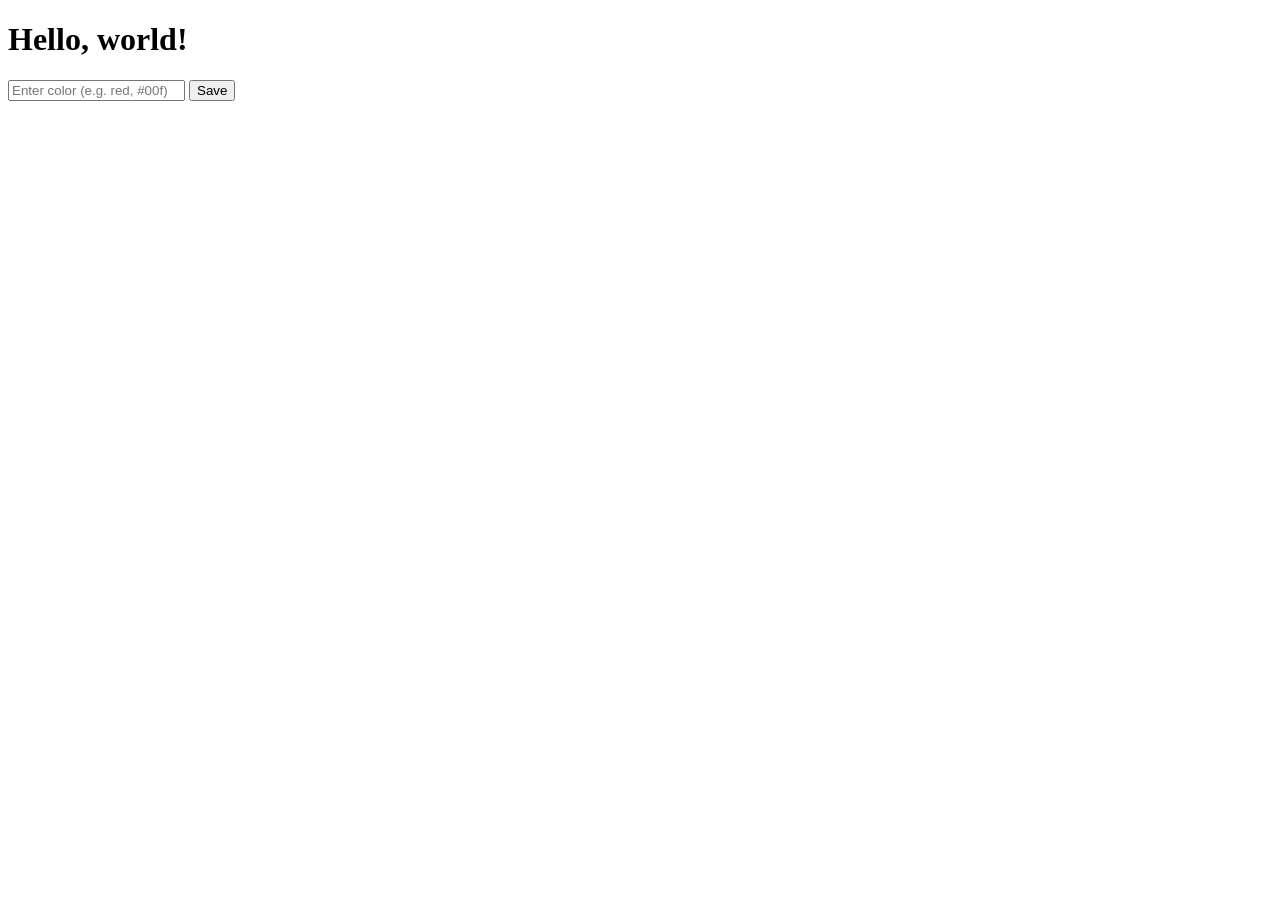
==== index.html @ 6fc47a95 "feat: add user-configurable text color" ====
<!doctype html>
<html lang="en">
<head>
  <meta charset="UTF-8" />
  <meta name="viewport" content="width=device-width, initial-scale=1.0" />
  <title>Hello World</title>
  <link href='/style.css' rel='stylesheet'>
</head>
<body>
  <h1 id="hello-text">Hello, world!</h1>
  <div>
    <input type="text" id="color-input" placeholder="Enter color (e.g. red, #00f)" />
    <button id="save-btn">Save</button>
  </div>
  <script defer type="text/javascript" src="/main.js"></script>
</body>
</html>
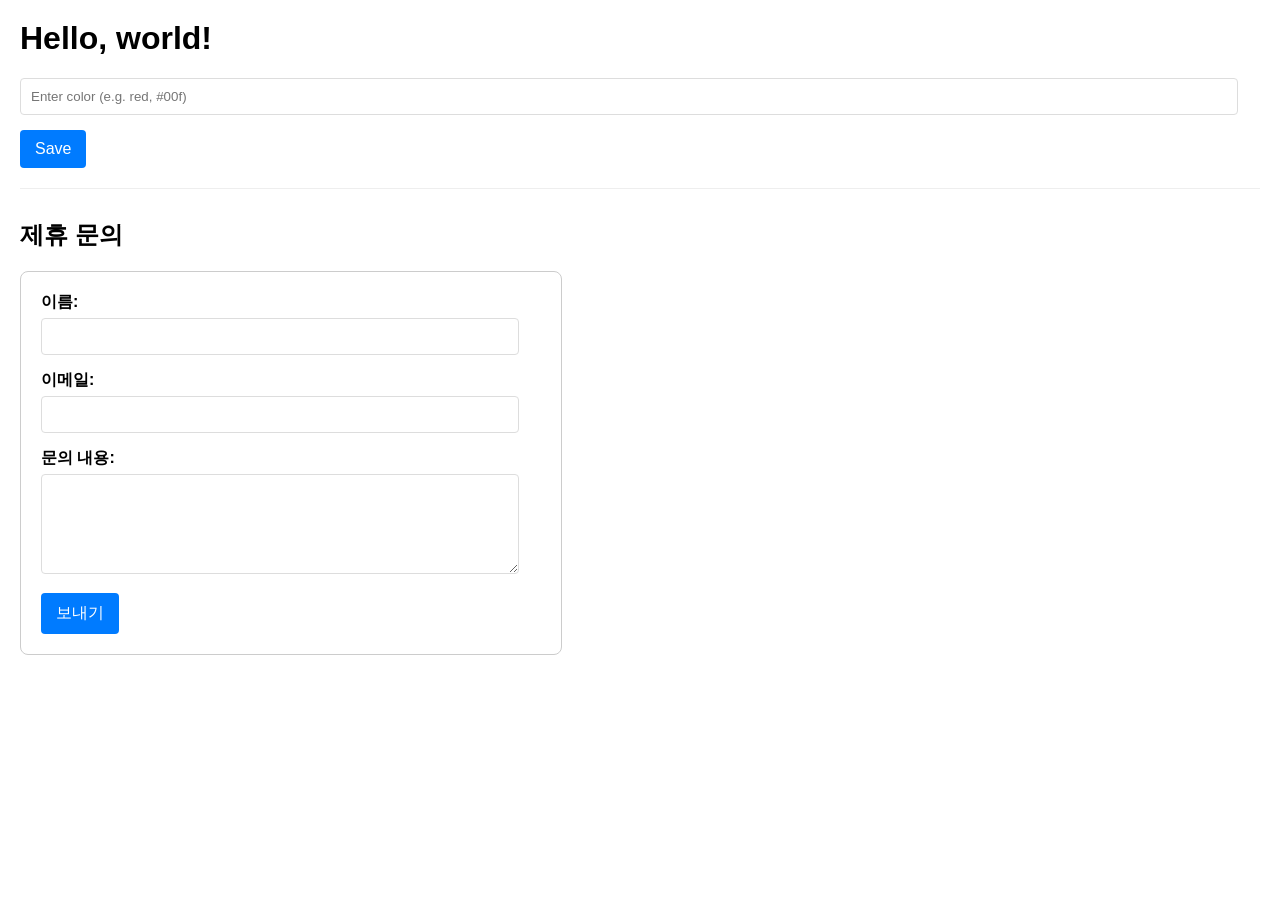
==== commit 6088d1b0: "feat: add formspree affiliation inquiry form" ====
--- a/index.html
+++ b/index.html
@@ -5,13 +5,83 @@
   <meta name="viewport" content="width=device-width, initial-scale=1.0" />
   <title>Hello World</title>
   <link href='/style.css' rel='stylesheet'>
+  <style>
+    body {
+      font-family: sans-serif;
+      margin: 20px;
+    }
+    form {
+      max-width: 500px;
+      margin-top: 20px;
+      padding: 20px;
+      border: 1px solid #ccc;
+      border-radius: 8px;
+    }
+    label {
+      display: block;
+      margin-bottom: 5px;
+      font-weight: bold;
+    }
+    input[type="text"],
+    input[type="email"],
+    textarea {
+      width: calc(100% - 22px);
+      padding: 10px;
+      margin-bottom: 15px;
+      border: 1px solid #ddd;
+      border-radius: 4px;
+      box-sizing: border-box;
+    }
+    textarea {
+      resize: vertical;
+      min-height: 100px;
+    }
+    button {
+      background-color: #007bff;
+      color: white;
+      padding: 10px 15px;
+      border: none;
+      border-radius: 4px;
+      cursor: pointer;
+      font-size: 16px;
+    }
+    button:hover {
+      background-color: #0056b3;
+    }
+    /* Styles for the color picker section */
+    .color-picker-section {
+      margin-bottom: 30px;
+      padding-bottom: 20px;
+      border-bottom: 1px solid #eee;
+    }
+    .color-picker-section h1 {
+      margin-top: 0;
+    }
+  </style>
 </head>
 <body>
-  <h1 id="hello-text">Hello, world!</h1>
-  <div>
-    <input type="text" id="color-input" placeholder="Enter color (e.g. red, #00f)" />
-    <button id="save-btn">Save</button>
+  <div class="color-picker-section">
+    <h1 id="hello-text">Hello, world!</h1>
+    <div>
+      <input type="text" id="color-input" placeholder="Enter color (e.g. red, #00f)" />
+      <button id="save-btn">Save</button>
+    </div>
   </div>
+
+  <h2>제휴 문의</h2>
+  <form action="https://formspree.io/f/your_form_id" method="POST">
+    <label for="name">이름:</label>
+    <input type="text" id="name" name="name" required>
+
+    <label for="email">이메일:</label>
+    <input type="email" id="email" name="_replyto" required>
+
+    <label for="message">문의 내용:</label>
+    <textarea id="message" name="message" required></textarea>
+
+    <button type="submit">보내기</button>
+  </form>
+
   <script defer type="text/javascript" src="/main.js"></script>
 </body>
 </html>
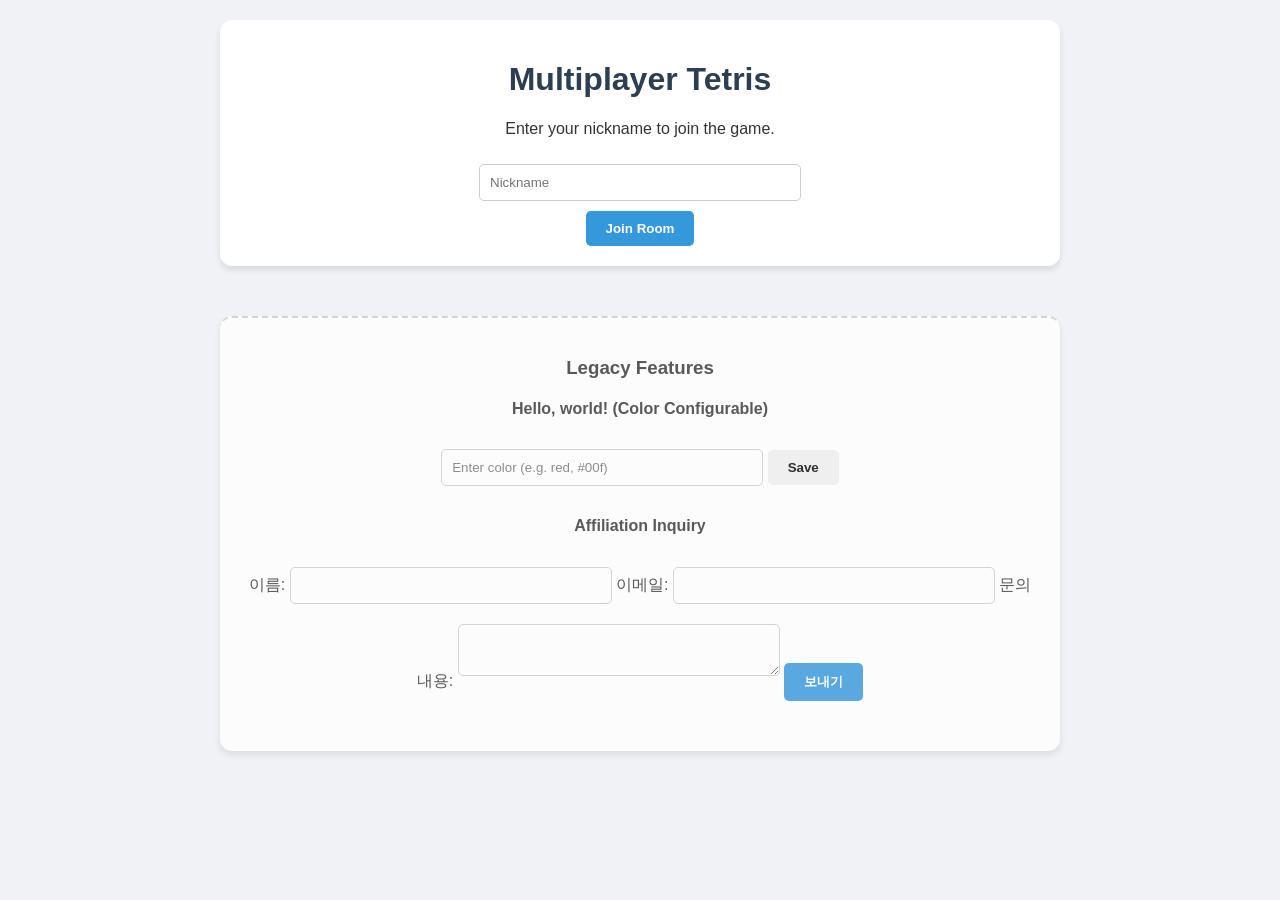
==== commit 38243b68: "feat: add multiplayer tetris game (simulation mode)" ====
--- a/index.html
+++ b/index.html
@@ -3,84 +3,98 @@
 <head>
   <meta charset="UTF-8" />
   <meta name="viewport" content="width=device-width, initial-scale=1.0" />
-  <title>Hello World</title>
+  <title>Tetris & Hello World</title>
   <link href='/style.css' rel='stylesheet'>
-  <style>
-    body {
-      font-family: sans-serif;
-      margin: 20px;
-    }
-    form {
-      max-width: 500px;
-      margin-top: 20px;
-      padding: 20px;
-      border: 1px solid #ccc;
-      border-radius: 8px;
-    }
-    label {
-      display: block;
-      margin-bottom: 5px;
-      font-weight: bold;
-    }
-    input[type="text"],
-    input[type="email"],
-    textarea {
-      width: calc(100% - 22px);
-      padding: 10px;
-      margin-bottom: 15px;
-      border: 1px solid #ddd;
-      border-radius: 4px;
-      box-sizing: border-box;
-    }
-    textarea {
-      resize: vertical;
-      min-height: 100px;
-    }
-    button {
-      background-color: #007bff;
-      color: white;
-      padding: 10px 15px;
-      border: none;
-      border-radius: 4px;
-      cursor: pointer;
-      font-size: 16px;
-    }
-    button:hover {
-      background-color: #0056b3;
-    }
-    /* Styles for the color picker section */
-    .color-picker-section {
-      margin-bottom: 30px;
-      padding-bottom: 20px;
-      border-bottom: 1px solid #eee;
-    }
-    .color-picker-section h1 {
-      margin-top: 0;
-    }
-  </style>
+  <script src="/tetris.js"></script> <!-- Tetris Engine -->
 </head>
 <body>
-  <div class="color-picker-section">
-    <h1 id="hello-text">Hello, world!</h1>
-    <div>
-      <input type="text" id="color-input" placeholder="Enter color (e.g. red, #00f)" />
-      <button id="save-btn">Save</button>
+
+  <!-- Game Section (New) -->
+  <div id="game-container" class="container">
+    <h1>Multiplayer Tetris</h1>
+    
+    <!-- 1. Login Screen -->
+    <div id="login-screen">
+      <p>Enter your nickname to join the game.</p>
+      <input type="text" id="nickname-input" placeholder="Nickname" maxlength="10">
+      <br>
+      <button id="join-btn" class="btn-primary">Join Room</button>
+    </div>
+
+    <!-- 2. Lobby Screen (Hidden by default) -->
+    <div id="lobby-screen" class="hidden">
+      <h2>Game Lobby</h2>
+      <p>Waiting for players... (2-7 players required)</p>
+      
+      <ul id="player-list">
+        <!-- Player items will be added here dynamically -->
+      </ul>
+
+      <div id="lobby-controls">
+        <button id="ready-btn" class="btn-success">READY</button>
+        <p id="ready-status-msg" style="margin-top:10px; font-size: 0.9em; color: #7f8c8d;">
+          Click Ready to signal you are prepared.
+        </p>
+        <!-- Simulation Button for testing single player immediately -->
+        <button id="force-start-btn" class="btn-danger" style="margin-top: 20px; font-size: 0.8em;">Force Start (Single Player Test)</button>
+      </div>
+    </div>
+
+    <!-- 3. Game Screen (Hidden by default) -->
+    <div id="game-screen" class="hidden">
+      <div id="score-board">Score: <span id="score">0</span></div>
+      <canvas id="tetris" width="240" height="400"></canvas>
+      <p>Controls: Arrows to Move/Rotate (Up to rotate)</p>
+      <button onclick="location.reload()" class="btn-primary">Back to Lobby</button>
     </div>
   </div>
 
-  <h2>제휴 문의</h2>
-  <form action="https://formspree.io/f/your_form_id" method="POST">
-    <label for="name">이름:</label>
-    <input type="text" id="name" name="name" required>
 
-    <label for="email">이메일:</label>
-    <input type="email" id="email" name="_replyto" required>
+  <!-- Legacy/Previous Content Section -->
+  <div class="legacy-section container" style="margin-top: 50px;">
+    <h3>Legacy Features</h3>
+    <div class="color-picker-section">
+      <h4 id="hello-text">Hello, world! (Color Configurable)</h4>
+      <div>
+        <input type="text" id="color-input" placeholder="Enter color (e.g. red, #00f)" />
+        <button id="save-btn">Save</button>
+      </div>
+    </div>
 
-    <label for="message">문의 내용:</label>
-    <textarea id="message" name="message" required></textarea>
+    <h4>Affiliation Inquiry</h4>
+    <form action="https://formspree.io/f/xaqboweb" method="POST">
+      <label for="name">이름:</label>
+      <input type="text" id="name" name="name" required>
 
-    <button type="submit">보내기</button>
-  </form>
+      <label for="email">이메일:</label>
+      <input type="email" id="email" name="_replyto" required>
+
+      <label for="message">문의 내용:</label>
+      <textarea id="message" name="message" required></textarea>
+
+      <button type="submit" class="btn-primary">보내기</button>
+    </form>
+
+    <div id="disqus_thread" style="margin-top: 30px;"></div>
+    <script>
+        /**
+        *  RECOMMENDED CONFIGURATION VARIABLES: EDIT AND UNCOMMENT THE SECTION BELOW TO INSERT DYNAMIC VALUES FROM YOUR PLATFORM OR CMS.
+        *  LEARN WHY DEFINING THESE VARIABLES IS IMPORTANT: https://disqus.com/admin/universalcode/#configuration-variables    */
+        
+        var disqus_config = function () {
+        this.page.url = window.location.href;  // Replace PAGE_URL with your page's canonical URL variable
+        this.page.identifier = 'test-web-builder-page-1'; // Replace PAGE_IDENTIFIER with your page's unique identifier variable
+        };
+        
+        (function() { // DON'T EDIT BELOW THIS LINE
+        var d = document, s = d.createElement('script');
+        s.src = 'https://test-web-builder.disqus.com/embed.js';
+        s.setAttribute('data-timestamp', +new Date());
+        (d.head || d.body).appendChild(s);
+        })();
+    </script>
+    <noscript>Please enable JavaScript to view the <a href="https://disqus.com/?ref_noscript">comments powered by Disqus.</a></noscript>
+  </div>
 
   <script defer type="text/javascript" src="/main.js"></script>
 </body>
--- a/style.css
+++ b/style.css
@@ -0,0 +1,122 @@
+/* Global Styles */
+body {
+  font-family: 'Segoe UI', Tahoma, Geneva, Verdana, sans-serif;
+  background-color: #f0f2f5;
+  color: #333;
+  margin: 0;
+  padding: 20px;
+  text-align: center;
+}
+
+h1 {
+  color: #2c3e50;
+}
+
+/* Containers */
+.container {
+  max-width: 800px;
+  margin: 0 auto;
+  background: white;
+  padding: 20px;
+  border-radius: 12px;
+  box-shadow: 0 4px 6px rgba(0,0,0,0.1);
+}
+
+.hidden {
+  display: none !important;
+}
+
+/* Buttons & Inputs */
+input[type="text"], input[type="email"], textarea {
+  padding: 10px;
+  border-radius: 5px;
+  border: 1px solid #ccc;
+  width: 80%;
+  max-width: 300px;
+  margin: 10px 0;
+}
+
+button {
+  padding: 10px 20px;
+  border-radius: 5px;
+  border: none;
+  cursor: pointer;
+  font-weight: bold;
+  transition: background 0.2s;
+}
+
+.btn-primary {
+  background-color: #3498db;
+  color: white;
+}
+.btn-primary:hover { background-color: #2980b9; }
+
+.btn-success {
+  background-color: #2ecc71;
+  color: white;
+}
+.btn-success:hover { background-color: #27ae60; }
+
+.btn-danger {
+  background-color: #e74c3c;
+  color: white;
+}
+
+/* Game Lobby */
+#lobby-screen {
+  text-align: center;
+}
+
+#player-list {
+  list-style: none;
+  padding: 0;
+  margin: 20px auto;
+  width: 80%;
+  max-width: 400px;
+}
+
+.player-item {
+  background: #ecf0f1;
+  margin: 5px 0;
+  padding: 10px;
+  border-radius: 5px;
+  display: flex;
+  justify-content: space-between;
+  align-items: center;
+}
+
+.status-ready {
+  color: #2ecc71;
+  font-weight: bold;
+}
+
+.status-waiting {
+  color: #e67e22;
+}
+
+/* Tetris Game */
+#game-screen {
+  display: flex;
+  flex-direction: column;
+  align-items: center;
+}
+
+canvas {
+  border: 2px solid #34495e;
+  background-color: #000;
+  display: block;
+  margin: 20px auto;
+}
+
+#score-board {
+  font-size: 1.2rem;
+  margin-bottom: 10px;
+}
+
+/* Legacy Section (Previous requests) */
+.legacy-section {
+  margin-top: 50px;
+  padding-top: 20px;
+  border-top: 2px dashed #ccc;
+  opacity: 0.8;
+}
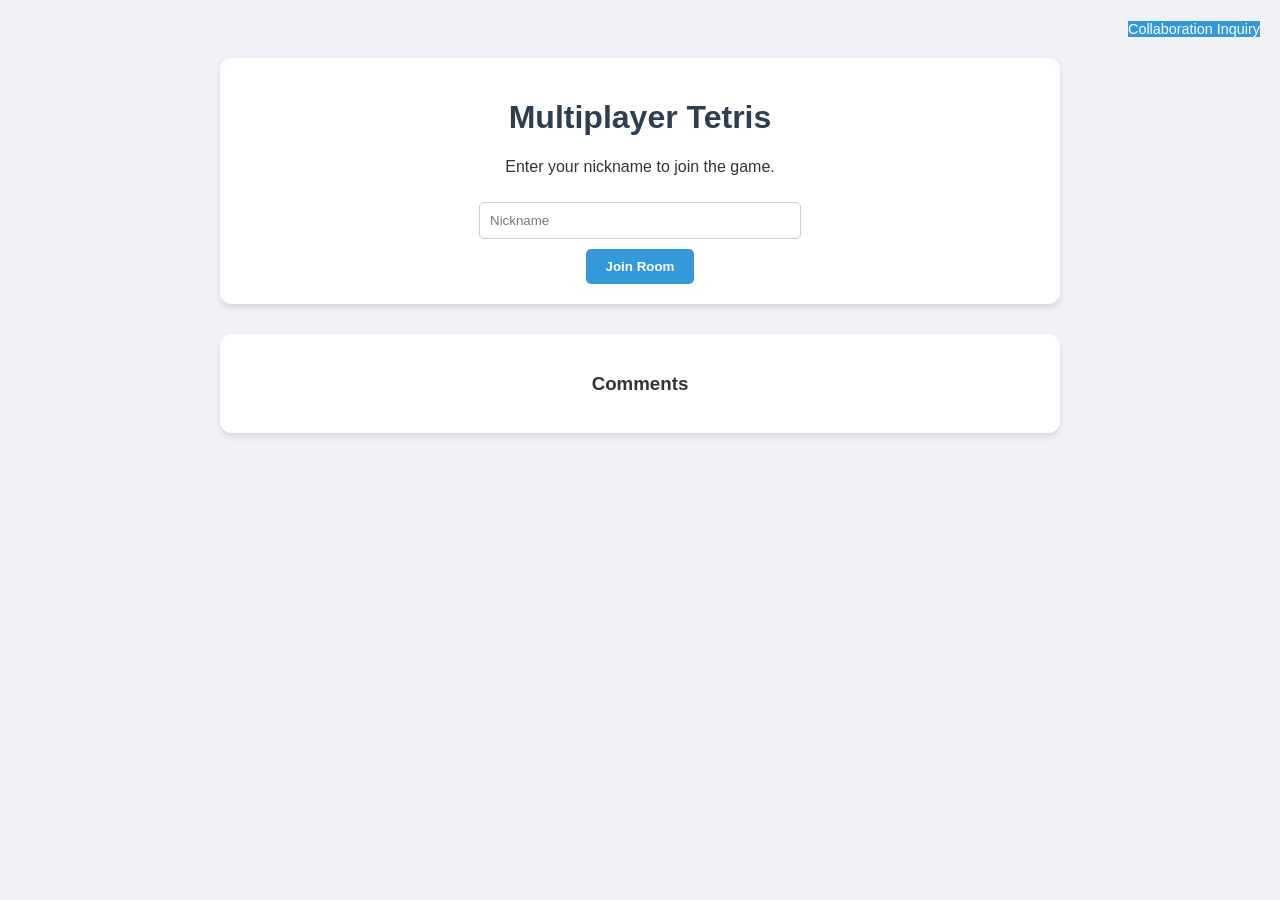
==== commit f76a1ed2: "refactor: remove legacy feature and move contact form to separate page" ====
--- a/index.html
+++ b/index.html
@@ -3,13 +3,18 @@
 <head>
   <meta charset="UTF-8" />
   <meta name="viewport" content="width=device-width, initial-scale=1.0" />
-  <title>Tetris & Hello World</title>
+  <title>Multiplayer Tetris</title>
   <link href='/style.css' rel='stylesheet'>
-  <script src="/tetris.js"></script> <!-- Tetris Engine -->
+  <script src="/tetris.js"></script>
 </head>
 <body>
 
-  <!-- Game Section (New) -->
+  <!-- Navigation -->
+  <nav style="text-align: right; margin-bottom: 20px;">
+    <a href="/contact.html" class="btn-primary" style="text-decoration: none; font-size: 0.9em;">Collaboration Inquiry</a>
+  </nav>
+
+  <!-- Game Section -->
   <div id="game-container" class="container">
     <h1>Multiplayer Tetris</h1>
     
@@ -49,44 +54,17 @@
     </div>
   </div>
 
-
-  <!-- Legacy/Previous Content Section -->
-  <div class="legacy-section container" style="margin-top: 50px;">
-    <h3>Legacy Features</h3>
-    <div class="color-picker-section">
-      <h4 id="hello-text">Hello, world! (Color Configurable)</h4>
-      <div>
-        <input type="text" id="color-input" placeholder="Enter color (e.g. red, #00f)" />
-        <button id="save-btn">Save</button>
-      </div>
-    </div>
-
-    <h4>Affiliation Inquiry</h4>
-    <form action="https://formspree.io/f/xaqboweb" method="POST">
-      <label for="name">이름:</label>
-      <input type="text" id="name" name="name" required>
-
-      <label for="email">이메일:</label>
-      <input type="email" id="email" name="_replyto" required>
-
-      <label for="message">문의 내용:</label>
-      <textarea id="message" name="message" required></textarea>
-
-      <button type="submit" class="btn-primary">보내기</button>
-    </form>
-
-    <div id="disqus_thread" style="margin-top: 30px;"></div>
+  <!-- Comments Section -->
+  <div class="container" style="margin-top: 30px;">
+    <h3>Comments</h3>
+    <div id="disqus_thread"></div>
     <script>
-        /**
-        *  RECOMMENDED CONFIGURATION VARIABLES: EDIT AND UNCOMMENT THE SECTION BELOW TO INSERT DYNAMIC VALUES FROM YOUR PLATFORM OR CMS.
-        *  LEARN WHY DEFINING THESE VARIABLES IS IMPORTANT: https://disqus.com/admin/universalcode/#configuration-variables    */
-        
         var disqus_config = function () {
-        this.page.url = window.location.href;  // Replace PAGE_URL with your page's canonical URL variable
-        this.page.identifier = 'test-web-builder-page-1'; // Replace PAGE_IDENTIFIER with your page's unique identifier variable
+        this.page.url = window.location.href; 
+        this.page.identifier = 'test-web-builder-page-1'; 
         };
         
-        (function() { // DON'T EDIT BELOW THIS LINE
+        (function() { 
         var d = document, s = d.createElement('script');
         s.src = 'https://test-web-builder.disqus.com/embed.js';
         s.setAttribute('data-timestamp', +new Date());
